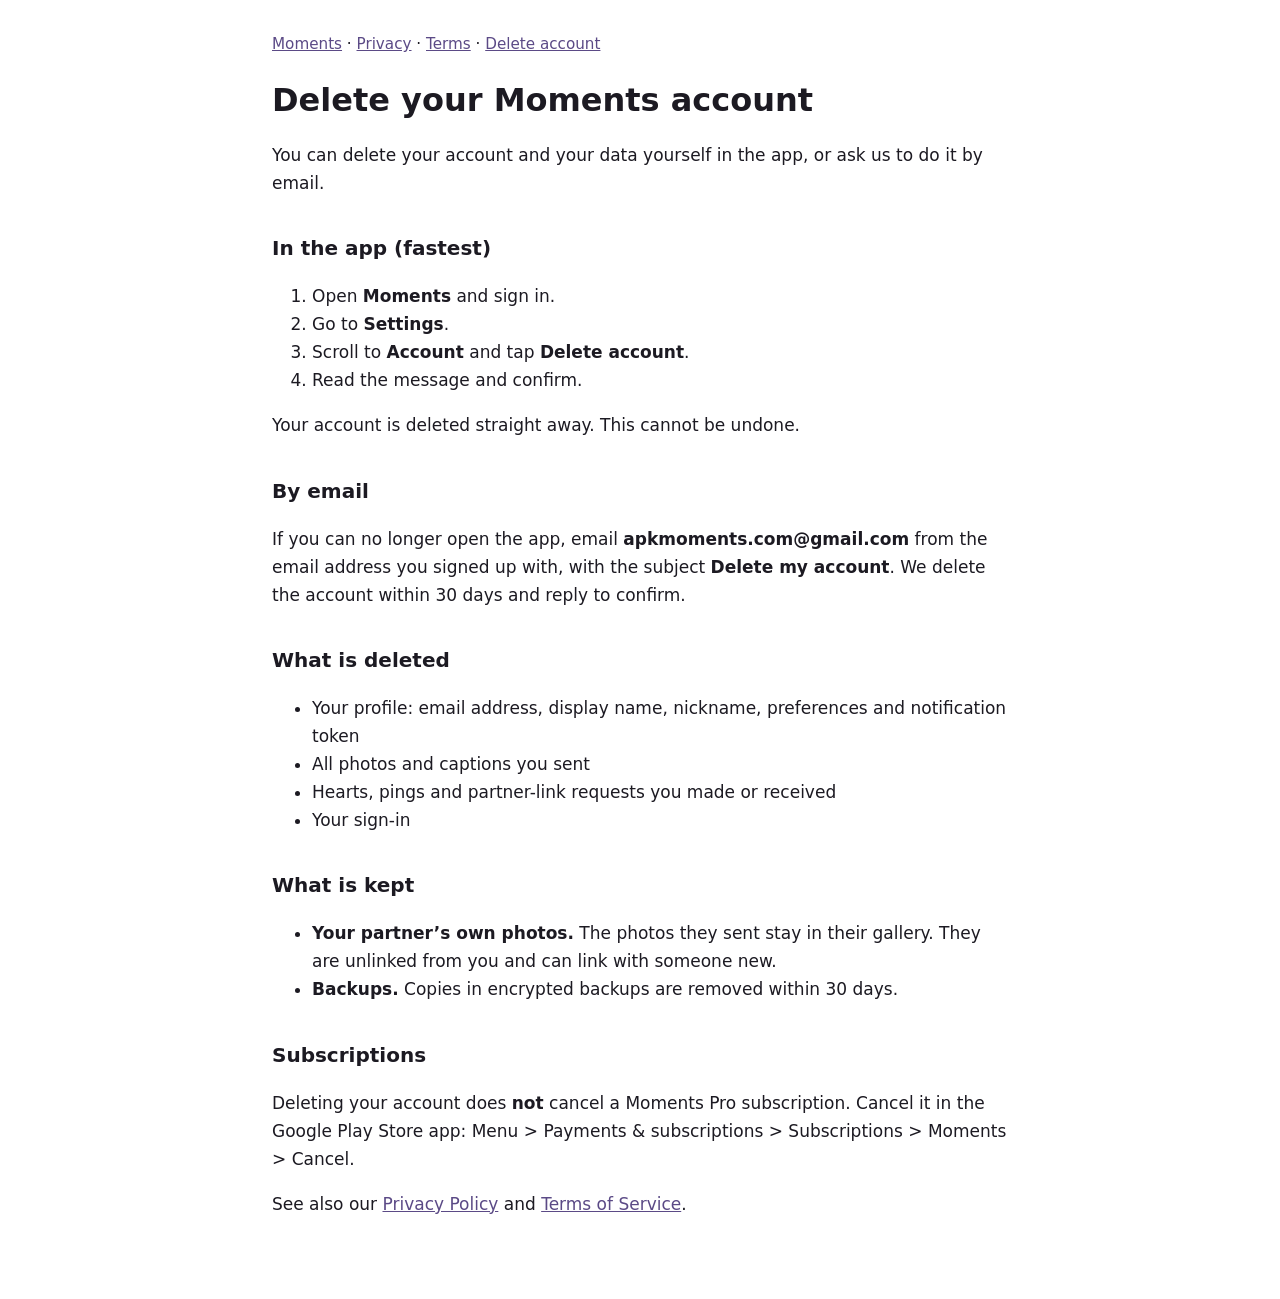
==== delete-account/index.html @ 78fa9fc5 "Add account deletion page Co-Authored-By: Claude Sonnet 5.5 <noreply@anthropic.com>" ====
<!doctype html><html lang="en"><head><meta charset="utf-8"><meta name="viewport" content="width=device-width,initial-scale=1"><title>Delete your account - Moments</title><link rel="stylesheet" href="../style.css"></head><body><main><nav><a href="../">Moments</a> · <a href="../privacy/">Privacy</a> · <a href="../terms/">Terms</a> · <a href="../delete-account/">Delete account</a></nav><h1 id="delete-your-moments-account">Delete your Moments account</h1>
<p>You can delete your account and your data yourself in the app, or ask us to do it by email.</p>
<h2 id="in-the-app-fastest">In the app (fastest)</h2>
<ol type="1">
<li>Open <strong>Moments</strong> and sign in.</li>
<li>Go to <strong>Settings</strong>.</li>
<li>Scroll to <strong>Account</strong> and tap <strong>Delete account</strong>.</li>
<li>Read the message and confirm.</li>
</ol>
<p>Your account is deleted straight away. This cannot be undone.</p>
<h2 id="by-email">By email</h2>
<p>If you can no longer open the app, email <strong>apkmoments.com@gmail.com</strong> from the email address you signed up with, with the subject <strong>Delete my account</strong>. We delete the account within 30 days and reply to confirm.</p>
<h2 id="what-is-deleted">What is deleted</h2>
<ul>
<li>Your profile: email address, display name, nickname, preferences and notification token</li>
<li>All photos and captions you sent</li>
<li>Hearts, pings and partner-link requests you made or received</li>
<li>Your sign-in</li>
</ul>
<h2 id="what-is-kept">What is kept</h2>
<ul>
<li><strong>Your partner’s own photos.</strong> The photos they sent stay in their gallery. They are unlinked from you and can link with someone new.</li>
<li><strong>Backups.</strong> Copies in encrypted backups are removed within 30 days.</li>
</ul>
<h2 id="subscriptions">Subscriptions</h2>
<p>Deleting your account does <strong>not</strong> cancel a Moments Pro subscription. Cancel it in the Google Play Store app: Menu &gt; Payments &amp; subscriptions &gt; Subscriptions &gt; Moments &gt; Cancel.</p>
<p>See also our <a href="../privacy/">Privacy Policy</a> and <a href="../terms/">Terms of Service</a>.</p>
</main></body></html>
---- style.css ----
:root{color-scheme:light dark;--bg:#fff;--fg:#1c1a22;--muted:#5d5868;--accent:#5b4a86;--line:#e4e0ec}
@media(prefers-color-scheme:dark){:root{--bg:#14111a;--fg:#ece8f4;--muted:#b3acc2;--accent:#b9a8e0;--line:#2e2938}}
body{margin:0;background:var(--bg);color:var(--fg);font:17px/1.65 system-ui,sans-serif}
main{max-width:46rem;margin:0 auto;padding:2rem 1rem 4rem}
h1{font-size:2rem;line-height:1.2}h2{margin-top:2.2rem;font-size:1.25rem}
a{color:var(--accent)}table{border-collapse:collapse;width:100%;font-size:.95rem}
td,th{border:1px solid var(--line);padding:.5rem .6rem;vertical-align:top;text-align:left}
nav{margin-bottom:1.5rem;font-size:.95rem}
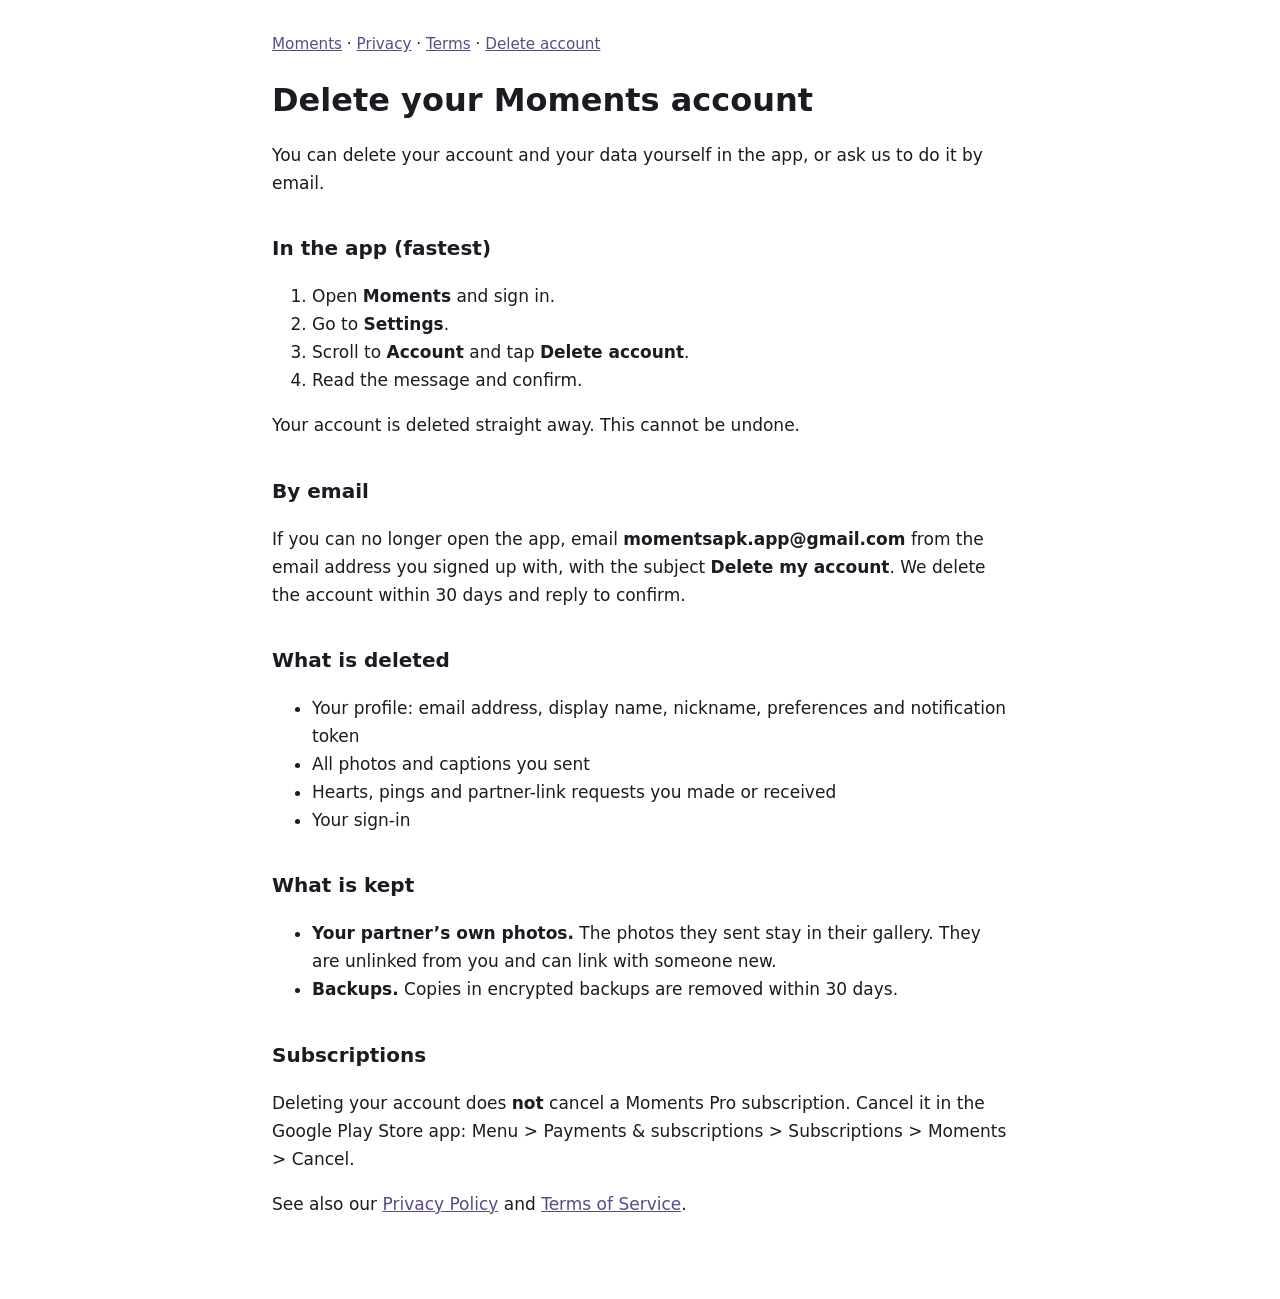
==== commit ff958f8b: "Use new support address Co-Authored-By: Claude Sonnet 5.5 <noreply@anthropic.com>" ====
--- a/delete-account/index.html
+++ b/delete-account/index.html
@@ -9,7 +9,7 @@
 </ol>
 <p>Your account is deleted straight away. This cannot be undone.</p>
 <h2 id="by-email">By email</h2>
-<p>If you can no longer open the app, email <strong>apkmoments.com@gmail.com</strong> from the email address you signed up with, with the subject <strong>Delete my account</strong>. We delete the account within 30 days and reply to confirm.</p>
+<p>If you can no longer open the app, email <strong>momentsapk.app@gmail.com</strong> from the email address you signed up with, with the subject <strong>Delete my account</strong>. We delete the account within 30 days and reply to confirm.</p>
 <h2 id="what-is-deleted">What is deleted</h2>
 <ul>
 <li>Your profile: email address, display name, nickname, preferences and notification token</li>
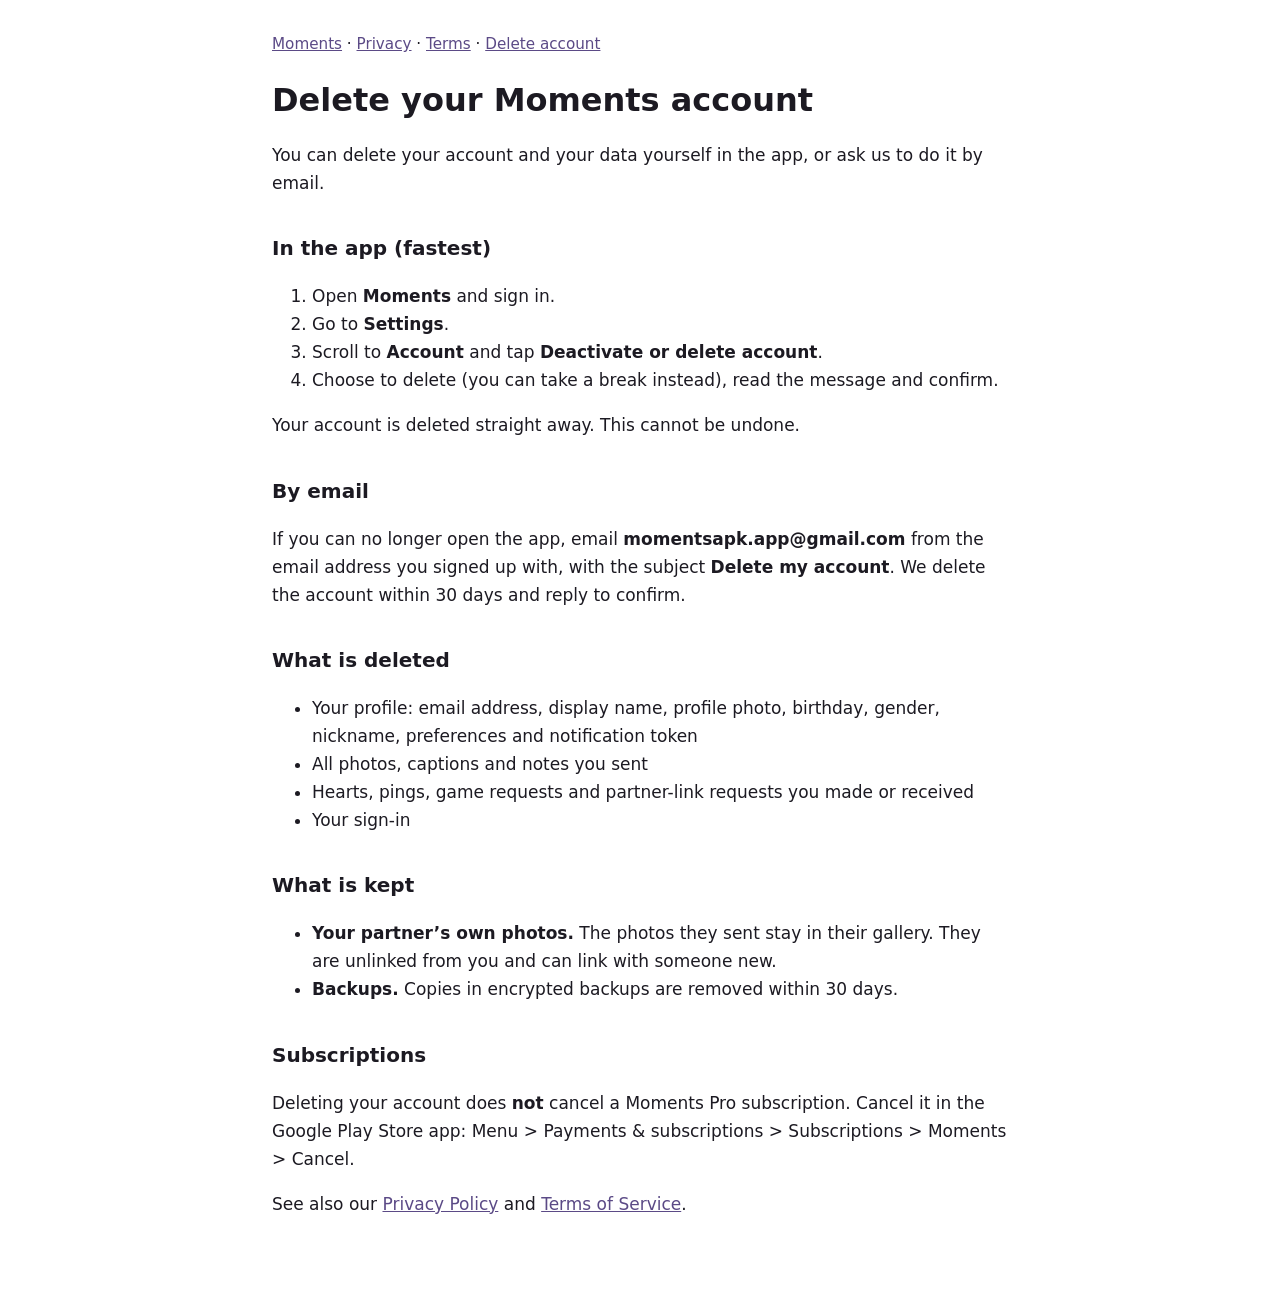
==== commit 85e38c6d: "Cover profile details, notes, game requests and deactivation Co-Authored-By: Claude Sonnet 5.5 <nore" ====
--- a/delete-account/index.html
+++ b/delete-account/index.html
@@ -4,17 +4,17 @@
 <ol type="1">
 <li>Open <strong>Moments</strong> and sign in.</li>
 <li>Go to <strong>Settings</strong>.</li>
-<li>Scroll to <strong>Account</strong> and tap <strong>Delete account</strong>.</li>
-<li>Read the message and confirm.</li>
+<li>Scroll to <strong>Account</strong> and tap <strong>Deactivate or delete account</strong>.</li>
+<li>Choose to delete (you can take a break instead), read the message and confirm.</li>
 </ol>
 <p>Your account is deleted straight away. This cannot be undone.</p>
 <h2 id="by-email">By email</h2>
 <p>If you can no longer open the app, email <strong>momentsapk.app@gmail.com</strong> from the email address you signed up with, with the subject <strong>Delete my account</strong>. We delete the account within 30 days and reply to confirm.</p>
 <h2 id="what-is-deleted">What is deleted</h2>
 <ul>
-<li>Your profile: email address, display name, nickname, preferences and notification token</li>
-<li>All photos and captions you sent</li>
-<li>Hearts, pings and partner-link requests you made or received</li>
+<li>Your profile: email address, display name, profile photo, birthday, gender, nickname, preferences and notification token</li>
+<li>All photos, captions and notes you sent</li>
+<li>Hearts, pings, game requests and partner-link requests you made or received</li>
 <li>Your sign-in</li>
 </ul>
 <h2 id="what-is-kept">What is kept</h2>
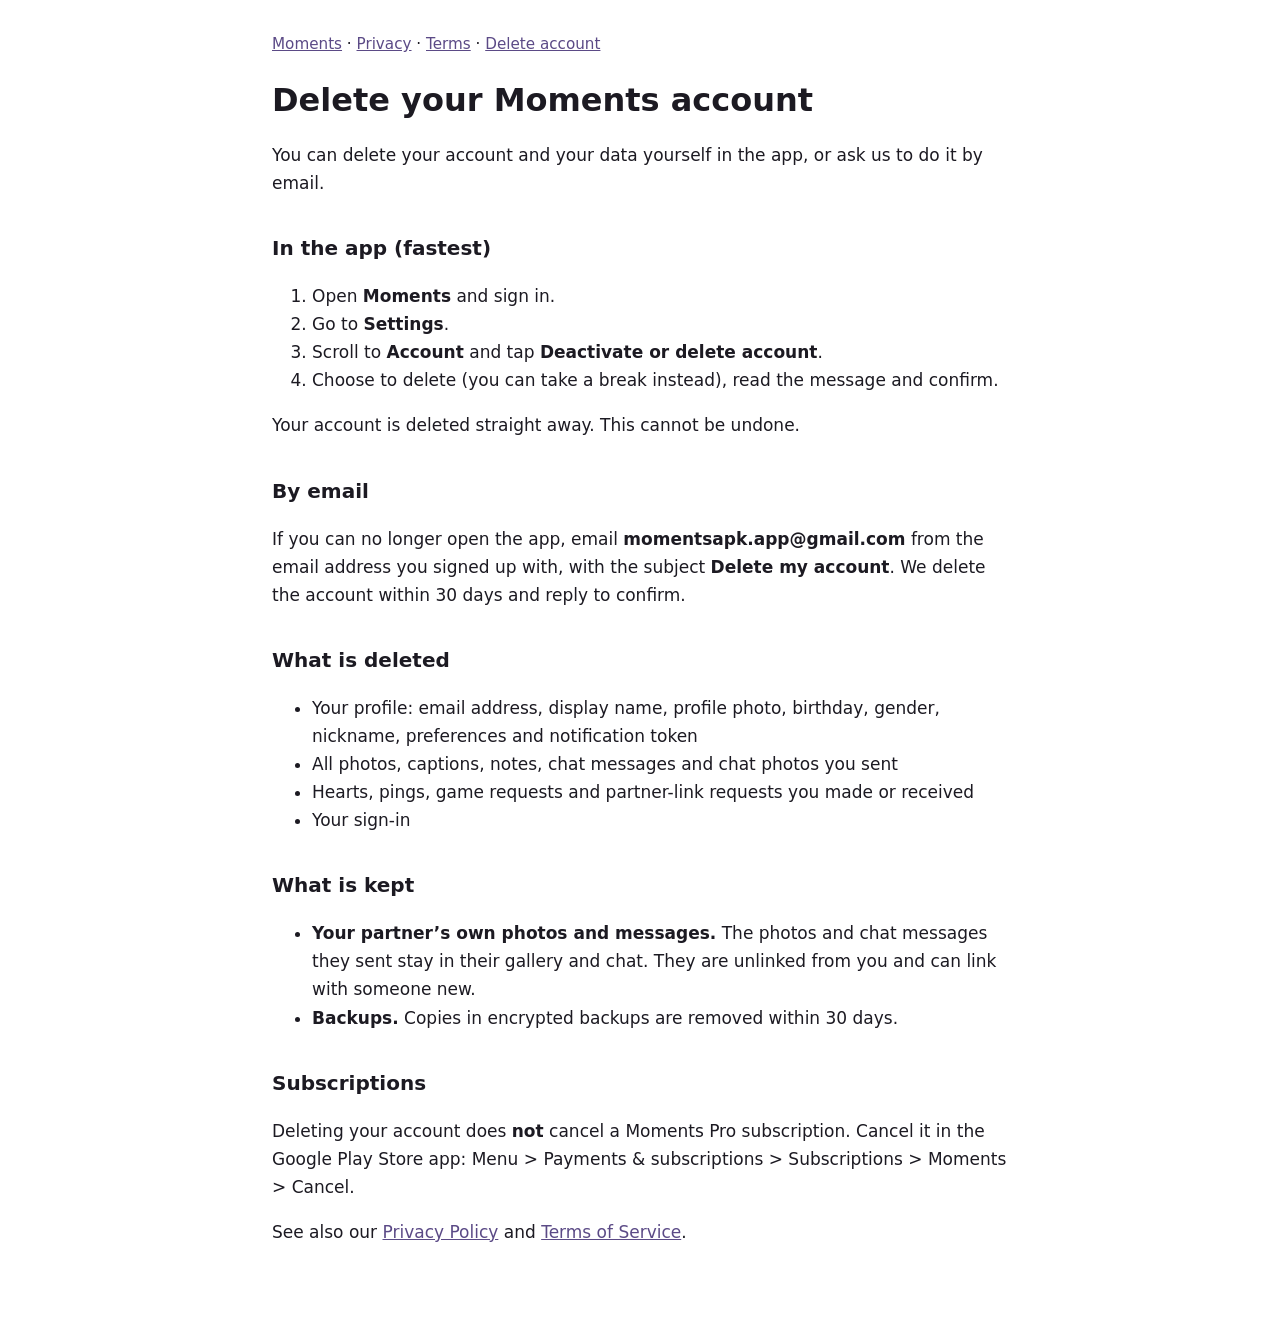
==== commit f5d8509c: "Cover chat, analytics and crash reporting in the privacy policy Adds chat messages, chat photos and " ====
--- a/delete-account/index.html
+++ b/delete-account/index.html
@@ -13,13 +13,13 @@
 <h2 id="what-is-deleted">What is deleted</h2>
 <ul>
 <li>Your profile: email address, display name, profile photo, birthday, gender, nickname, preferences and notification token</li>
-<li>All photos, captions and notes you sent</li>
+<li>All photos, captions, notes, chat messages and chat photos you sent</li>
 <li>Hearts, pings, game requests and partner-link requests you made or received</li>
 <li>Your sign-in</li>
 </ul>
 <h2 id="what-is-kept">What is kept</h2>
 <ul>
-<li><strong>Your partner’s own photos.</strong> The photos they sent stay in their gallery. They are unlinked from you and can link with someone new.</li>
+<li><strong>Your partner’s own photos and messages.</strong> The photos and chat messages they sent stay in their gallery and chat. They are unlinked from you and can link with someone new.</li>
 <li><strong>Backups.</strong> Copies in encrypted backups are removed within 30 days.</li>
 </ul>
 <h2 id="subscriptions">Subscriptions</h2>
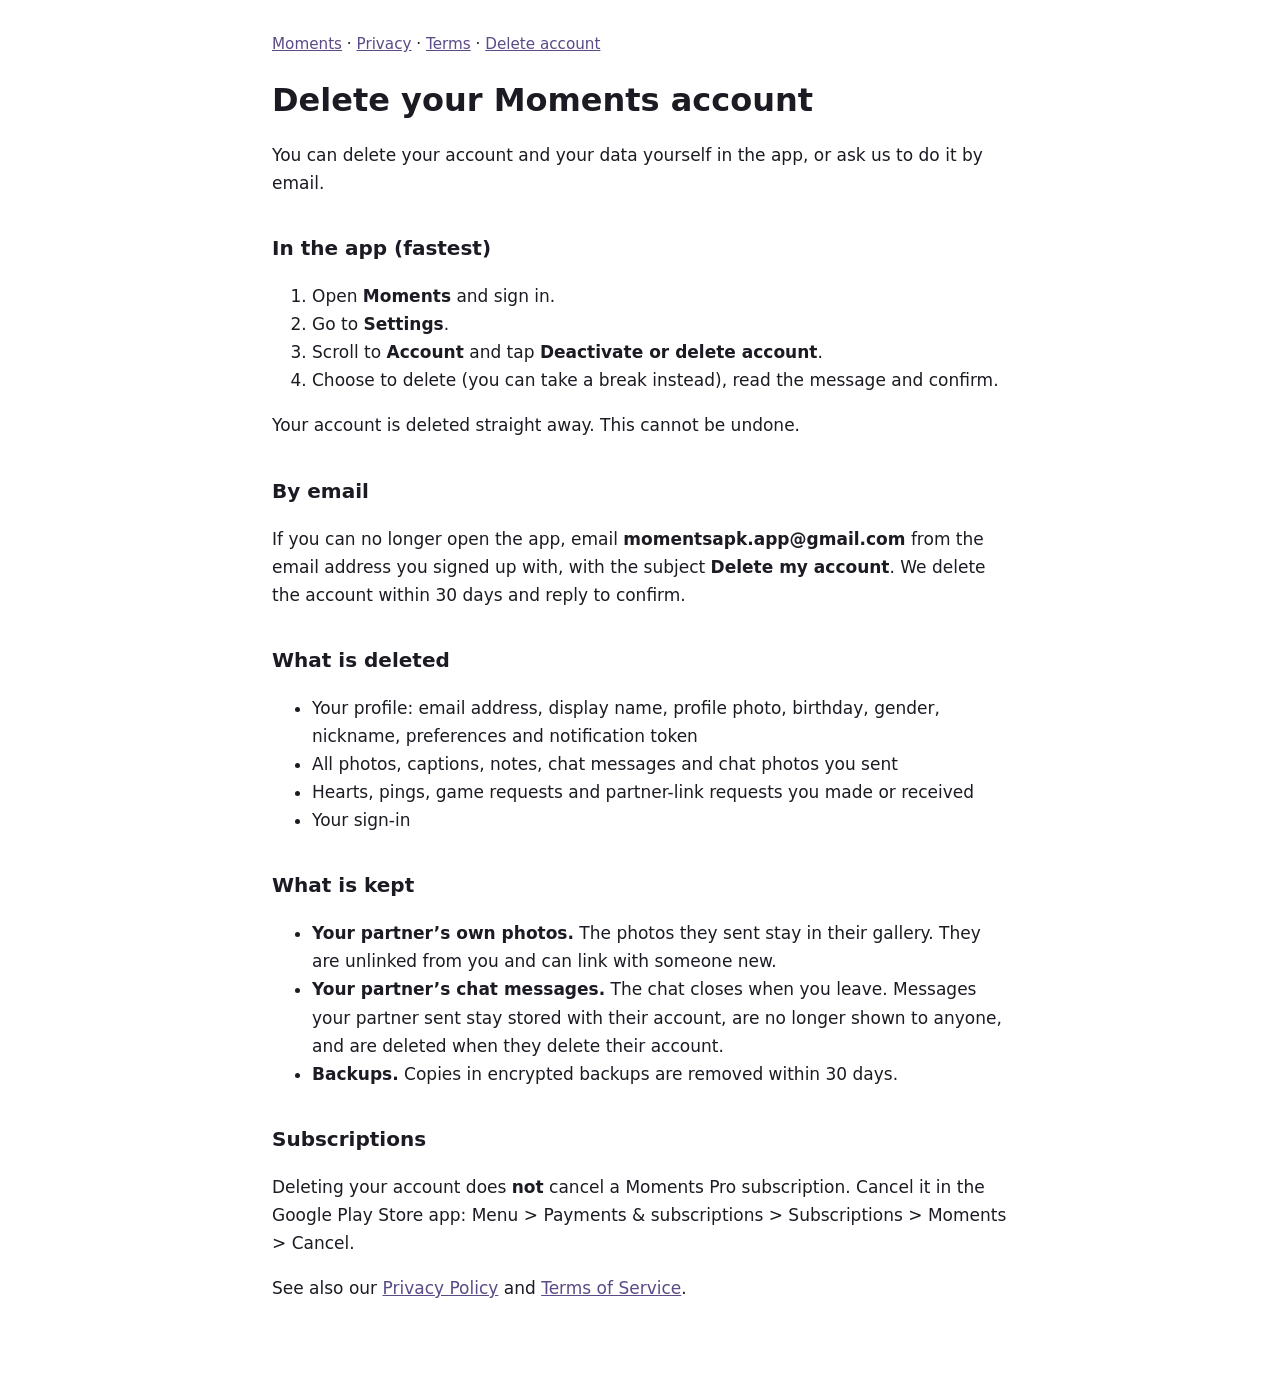
==== commit b3109745: "Correct what happens to a partner's chat messages after account deletion The chat is tied to the cou" ====
--- a/delete-account/index.html
+++ b/delete-account/index.html
@@ -19,7 +19,8 @@
 </ul>
 <h2 id="what-is-kept">What is kept</h2>
 <ul>
-<li><strong>Your partner’s own photos and messages.</strong> The photos and chat messages they sent stay in their gallery and chat. They are unlinked from you and can link with someone new.</li>
+<li><strong>Your partner’s own photos.</strong> The photos they sent stay in their gallery. They are unlinked from you and can link with someone new.</li>
+<li><strong>Your partner’s chat messages.</strong> The chat closes when you leave. Messages your partner sent stay stored with their account, are no longer shown to anyone, and are deleted when they delete their account.</li>
 <li><strong>Backups.</strong> Copies in encrypted backups are removed within 30 days.</li>
 </ul>
 <h2 id="subscriptions">Subscriptions</h2>
